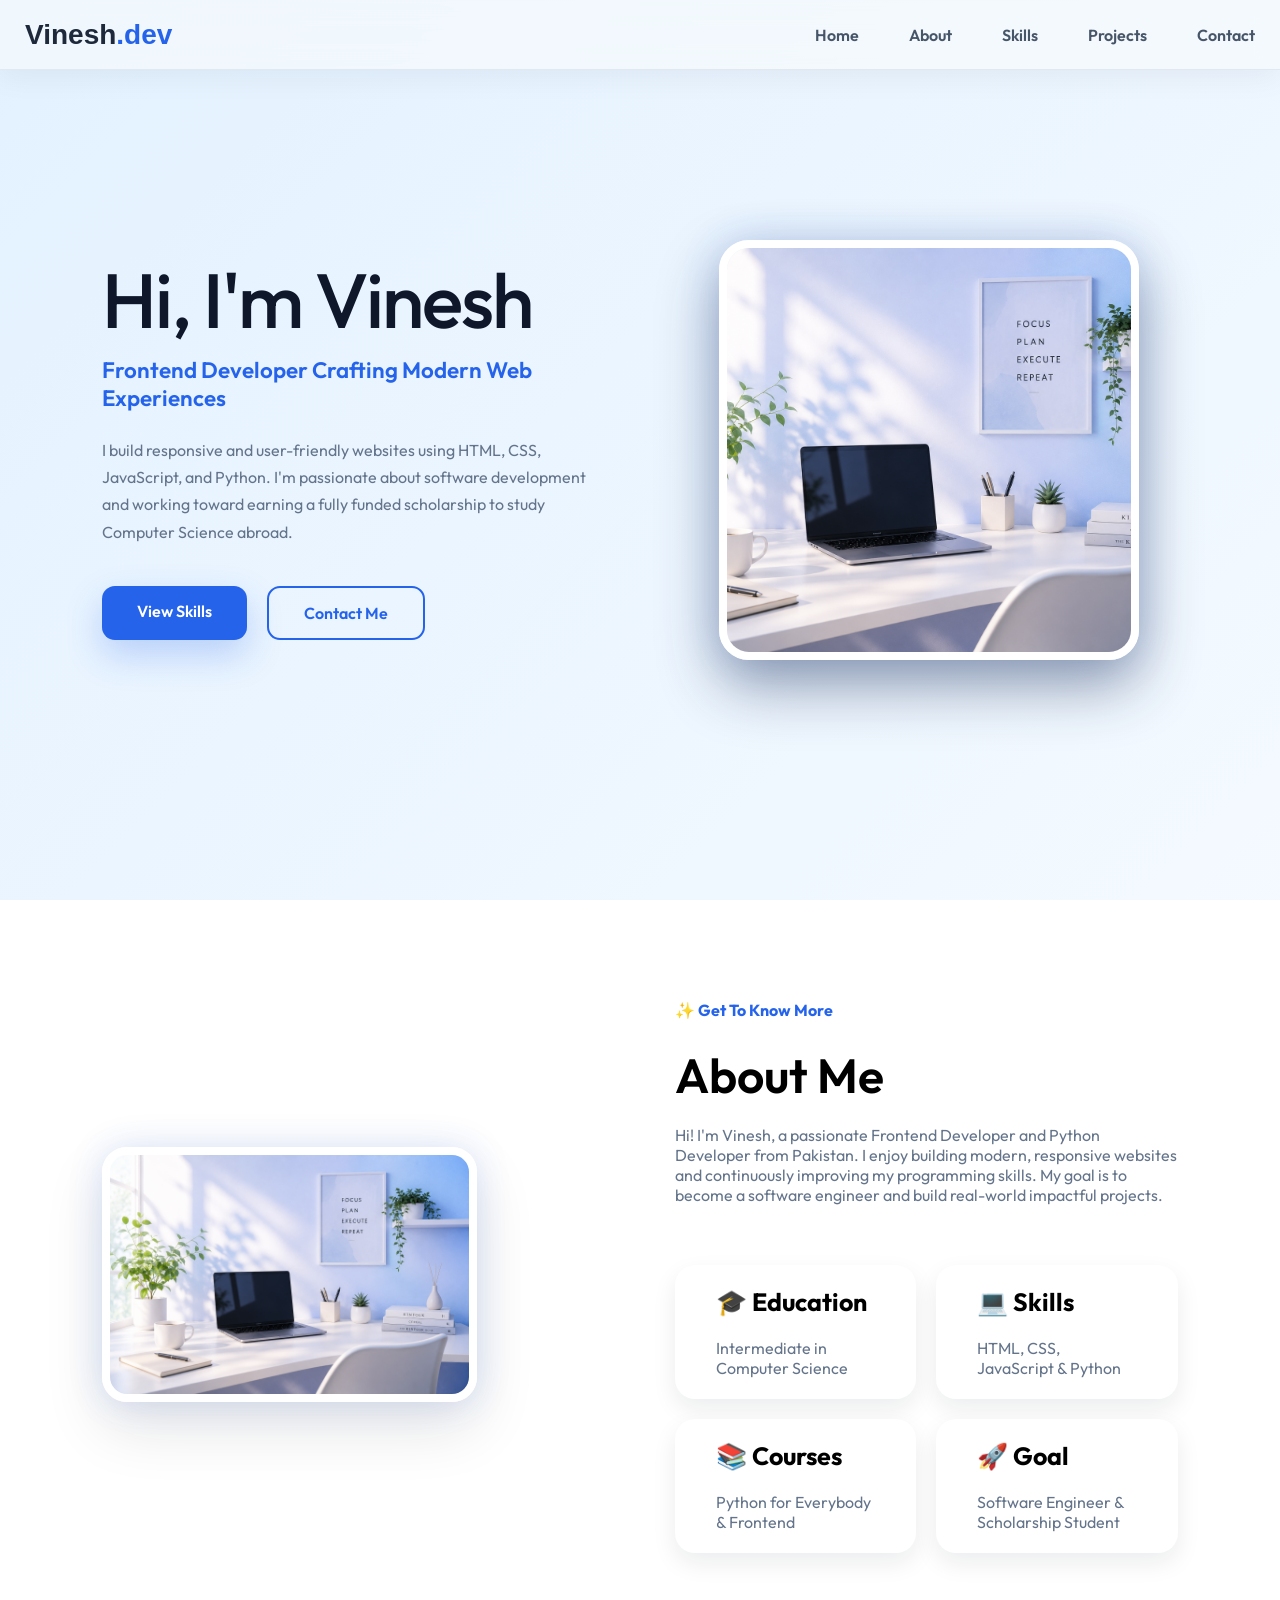
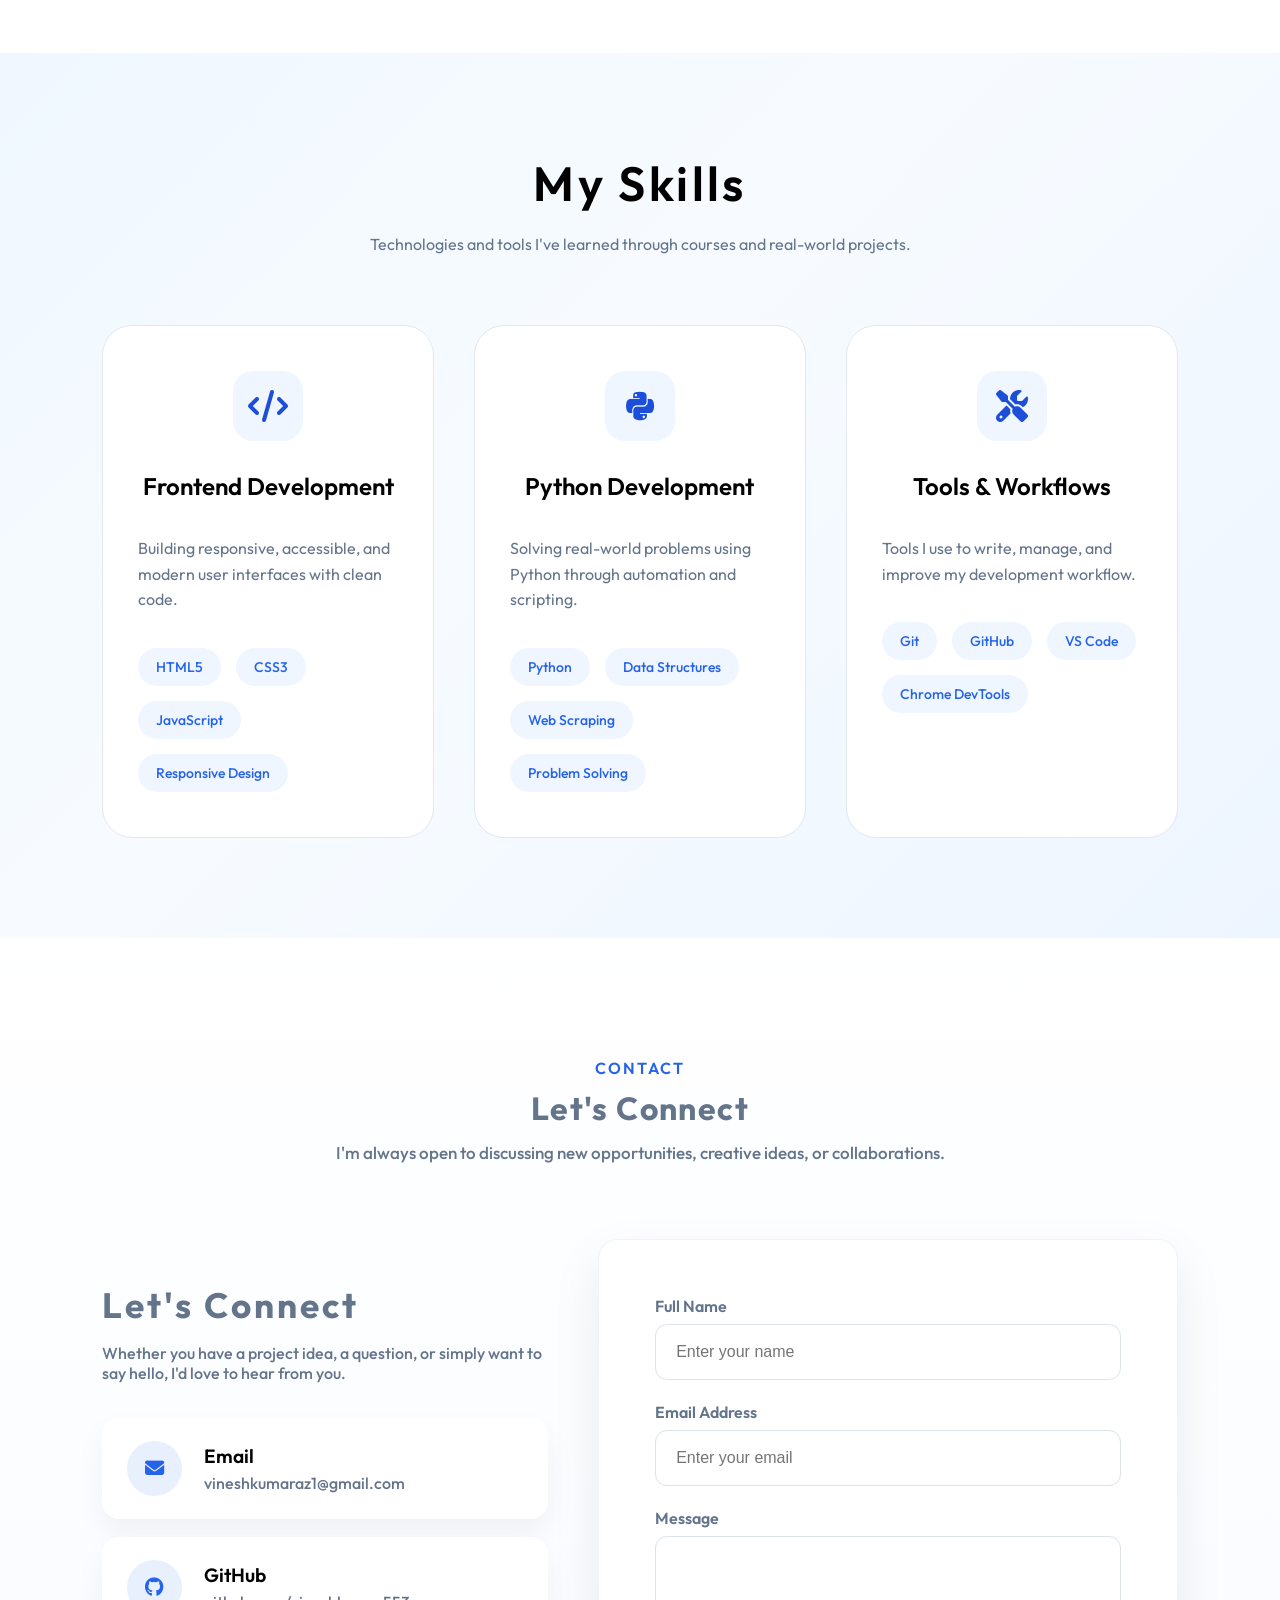
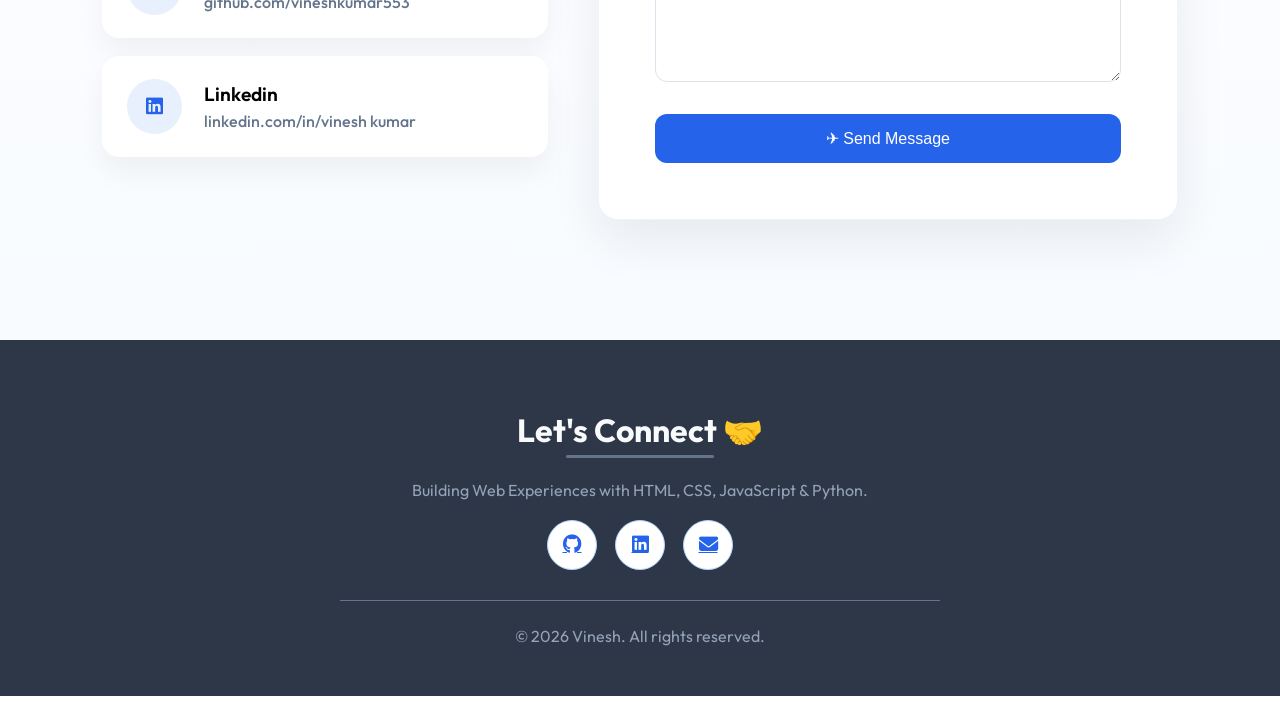
==== index.html @ 362183d0 "Rename portfolio1.html to index.html" ====
<!DOCTYPE html>
<html lang="en">

<head>
    <meta charset="UTF-8">
    <meta name="viewport" content="width=device-width, initial-scale=1.0">
    <title>Vinesh | Frontend Developer</title>

    <!-- CSS File -->
    <link rel="stylesheet" href="portfolio1.css">
    <link rel="stylesheet" href="https://cdnjs.cloudflare.com/ajax/libs/font-awesome/6.7.2/css/all.min.css">
</head>

<body>
    <nav>

        <!-- Sidebar -->
        <ul class="sidebar">

            <li onclick="hideSidebar()">
                <a href="javascript:void(0)">
                    <svg xmlns="http://www.w3.org/2000/svg" height="40px" viewBox="0 -960 960 960" width="40px"
                        fill="#e3e3e3">

                        <path
                            d="m256-200-56-56 224-224-224-224 56-56 224 224 224-224 56 56-224 224 224 224-56 56-224-224-224 224Z" />
                    </svg>
                </a>
            </li>

            <li><a href="#home" onclick="hideSidebar()">Home</a></li>
            <li><a href="#about" onclick="hideSidebar()">About</a></li>
            <li><a href="#skills" onclick="hideSidebar()">Skills</a></li>
            <li><a href="#projects" onclick="hideSidebar()">Projects</a></li>
            <li><a href="#contact" onclick="hideSidebar()">Contact</a></li>

        </ul>

        <!-- Main Navbar -->
        <ul>

            <li class="logo">
                <a href="#home" class="logo">Vinesh<span>.dev</span></a>
            </li>

            <li class="hideonmobile"><a href="#home">Home</a></li>
            <li class="hideonmobile"><a href="#about">About</a></li>
            <li class="hideonmobile"><a href="#skills">Skills</a></li>
            <li class="hideonmobile"><a href="#projects">Projects</a></li>
            <li class="hideonmobile"><a href="#contact">Contact</a></li>

            <li class="menu-button" onclick="showSidebar()">
                <a href="javascript:void(0)">
                    <svg xmlns="http://www.w3.org/2000/svg" height="40px" viewBox="0 -960 960 960" width="40px"
                        fill="#e3e3e3">

                        <path d="M120-240v-80h720v80H120Zm0-200v-80h720v80H120Zm0-200v-80h720v80H120Z" />
                    </svg>
                </a>
            </li>

        </ul>

    </nav>

    <!-- HERO -->
    <section class="hero" id="home">

        <div class="hero-content">

            <h1>Hi, I'm Vinesh</h1>

            <h2>Frontend Developer Crafting Modern Web Experiences</h2>

            <p>
                I build responsive and user-friendly websites using HTML, CSS, JavaScript,
                and Python. I'm passionate about software development and working toward
                earning a fully funded scholarship to study Computer Science abroad.
            </p>

            <div class="hero-buttons">
                <a href="#skills" class="btn btn-primary">View Skills</a>
                <a href="#contact" class="btn btn-secondary">Contact Me</a>
            </div>

        </div>

        <div class="hero-image">
            <img src="profile1.png" alt="Profile">
        </div>

    </section>

    <!-- ABOUT -->
    <section class="about" id="about">

        <div class="about-container">

            <div class="about-image">
                <img src="profile1.png" alt="Profile Picture">
            </div>

            <div class="about-content">

                <h4>✨ Get To Know More</h4>
                <h2>About Me</h2>

                <p>
                    Hi! I'm Vinesh, a passionate Frontend Developer and Python Developer from Pakistan.
                    I enjoy building modern, responsive websites and continuously improving my programming skills.
                    My goal is to become a software engineer and build real-world impactful projects.
                </p>

                <div class="about-cards">

                    <div class="about-card">
                        <h3>🎓 Education</h3>
                        <p>Intermediate in Computer Science</p>
                    </div>

                    <div class="about-card">
                        <h3>💻 Skills</h3>
                        <p>HTML, CSS, JavaScript & Python</p>
                    </div>

                    <div class="about-card">
                        <h3>📚 Courses</h3>
                        <p>Python for Everybody & Frontend</p>
                    </div>

                    <div class="about-card">
                        <h3>🚀 Goal</h3>
                        <p>Software Engineer & Scholarship Student</p>
                    </div>

                </div>

            </div>

        </div>

    </section>
    <section class="skills" id="skills">

        <div class="section-heading">
            <h2> My Skills</h2>
            <p>Technologies and tools I've learned through courses and real-world projects.</p>
        </div>

        <div class="skills-container">

            <!-- Frontend Card -->
            <article class="skill-card">
                <div class="skill-icon">
                    <i class="fa-solid fa-code"></i>
                </div>

                <h3>Frontend Development</h3>

                <p>
                    Building responsive, accessible, and modern user interfaces with clean code.
                </p>

                <div class="skill-list">
                    <span>HTML5</span>
                    <span>CSS3</span>
                    <span>JavaScript</span>
                    <span>Responsive Design</span>
                </div>
            </article>

            <!-- Python Card -->
            <article class="skill-card">
                <div class="skill-icon">
                    <i class="fa-brands fa-python"></i>
                </div>

                <h3>Python Development</h3>

                <p>
                    Solving real-world problems using Python through automation and scripting.
                </p>

                <div class="skill-list">
                    <span>Python</span>
                    <span>Data Structures</span>
                    <span>Web Scraping</span>
                    <span>Problem Solving</span>
                </div>
            </article>

            <!-- Tools Card -->
            <article class="skill-card">
                <div class="skill-icon">
                    <i class="fa-solid fa-screwdriver-wrench"></i>
                </div>

                <h3>Tools & Workflows</h3>

                <p>
                    Tools I use to write, manage, and improve my development workflow.
                </p>

                <div class="skill-list">
                    <span>Git</span>
                    <span>GitHub</span>
                    <span>VS Code</span>
                    <span>Chrome DevTools</span>
                </div>
            </article>

        </div>
    </section>
    <!--==================== CONTACT ====================-->

    <section class="contact" id="contact">

        <div class="container">

            <!-- Section Heading -->

            <div class="section-title">

                <span class="subtitle">CONTACT</span>

                <h2>Let's Connect</h2>

                <p>
                    I'm always open to discussing
                    new opportunities,
                    creative ideas,
                    or collaborations.
                </p>

            </div>


            <!-- Contact Wrapper -->

            <div class="contact-wrapper">

                <!-- Left Side -->

                <div class="contact-info">

                    <h3>Let's Connect</h3>

                    <p>
                        Whether you have a project idea, a question,
                        or simply want to say hello, I'd love to hear
                        from you.
                    </p>


                    <!-- Contact Card -->

                    <div class="info-card">

                        <div class="info-icon">
                            <i class="fa-solid fa-envelope"></i>
                        </div>

                        <div class="info-text">
                            <h4>Email</h4>
                            <a href="mailto:vineshkumaraz1@gmail.com">
                                vineshkumaraz1@gmail.com
                            </a>
                        </div>

                    </div>


                    <!-- Contact Card -->

                    <div class="info-card">

                        <div class="info-icon">
                            <i class="fa-brands fa-github"></i>
                        </div>

                        <div class="info-text">

                            <h4>GitHub</h4>


                            <a href="https://github.com/vineshkumar553" target="_blank" rel="noopener noreferrer">
                                github.com/vineshkumar553
                            </a>


                        </div>

                    </div>


                    <!-- Contact Card -->

                    <div class="info-card">

                        <div class="info-icon">
                            <i class="fa-brands fa-linkedin"></i>
                        </div>

                        <div class="info-text">

                            <h4>Linkedin</h4>
                            <a href="https://www.linkedin.com/in/vinesh-kumar-6b0a53422/"
                                target="_blank" rel="noopener noreferrer">
                                linkedin.com/in/vinesh kumar
                            </a>

                        </div>

                    </div>

                </div>



                <!-- Right Side -->

                <div class="contact-form">

                    <form action="#">

                        <div class="input-group">

                            <label for="name">Full Name</label>

                            <input type="text" id="name" placeholder="Enter your name" required>

                        </div>


                        <div class="input-group">

                            <label for="email">Email Address</label>

                            <input type="email" id="email" placeholder="Enter your email" required>

                        </div>


                        <div class="input-group">

                            <label for="message">Message</label>

                            <textarea id="message" rows="6" placeholder="Write your message..." required>
                        </textarea>

                        </div>


                        <button type="submit" class="contact-btn">

                            ✈ Send Message
                        </button>

                    </form>

                </div>

            </div>

        </div>

    </section>
    <section>
        <footer class="footer">
            <div class="container-footer">

                <h2>Let's Connect <span> 🤝</span></h2>

                <p class="footer-text">
                    Building Web Experiences with HTML, CSS, JavaScript & Python.
                </p>
                <div class="footer-socials">
                    <a href="https://github.com/vineshkumar553" target="_blank" rel="noopener noreferrer"><i
                            class="fa-brands fa-github"></i></a>
                    <a href="https://www.linkedin.com/in/vinesh-kumar-6b0a53422/" target="_blank"
                        rel="noopener noreferrer"><i class="fa-brands fa-linkedin"></i></a>
                    <a href="mailto:vineshkumaraz1@gmail.com">
                        <i class="fa-solid fa-envelope"></i>
                    </a>
                </div>
                <div class="footer-line"></div>
                <p class="copyright">
                    © 2026 Vinesh. All rights reserved.
                </p>
            </div>
        </footer>

    </section>


    <script>

        function showSidebar() {
            const sidebar = document.querySelector('.sidebar');
            sidebar.style.right = "0";
        }

        function hideSidebar() {
            const sidebar = document.querySelector('.sidebar');
            sidebar.style.right = "-230px";
        }

    </script>


</body>

</html>
---- portfolio1.css ----
@import url('https://fonts.googleapis.com/css2?family=Outfit:wght@300;400;500;600;700&display=swap');
html {
    scroll-behavior: smooth;
}

* {
    margin: 0;
    padding: 0;
    box-sizing: border-box;
}


:root {
    --primary: #2563eb;
    --primary-dark: #1d4ed8;
    --text: #64748b;
    --bg: #F8FAFC;
}

body {
    min-height: 100vh;
    background:
        linear-gradient(135deg, #d8ecffb7, #f7fbff, #e3efff);
     font-family: "Outfit", sans-serif;
}
section {
    scroll-margin-top: 90px;
}

/* NAVBAR */
nav {
    position: fixed;
    top: 0;
    width: 100%;
    height: 70px;
    z-index: 1000;

    background: rgba(248, 250, 252, 0.642);
    border-bottom: 1px solid #E2E8F0;
    box-shadow: 0 8px 30px rgba(15, 23, 42, .05);
    backdrop-filter: blur(12px);




}

nav ul {
    width: 100%;
    height: 100%;
    list-style: none;
    display: flex;
    justify-content: flex-end;
    align-items: center;
}

nav li {
    height: 100%;
}

nav a {
    height: 100%;
    padding: 0 25px;
    display: flex;
    align-items: center;
    text-decoration: none;

    color: #475569;
    font-weight: 600;
    font-size: 16px;

    transition: 0.3s ease;
    position: relative;
}

/* Hover Effect */
nav a:hover {
    color: #2563EB;
}

/* Animated Underline */
nav a::after {
    content: "";
    position: absolute;
    left: 50%;
    bottom: 12px;

    width: 0;
    height: 2px;

    background: #2563EB;

    transform: translateX(-50%);
    transition: 0.3s ease;
}

nav a:hover::after {
    width: 70%;
}

/* LOGO */
.logo {
    margin-right: auto;
}

.logo a {
    font-family: 'Poppins', sans-serif;
    color: #1E293B;
    font-size: 28px;
    font-weight: 800;
}

.logo a::after {
    display: none;
}

.logo span {
    color: #2563EB;
}

/* MENU BUTTON */
.menu-button {
    display: none;
}

/* SIDEBAR */
.sidebar {
    position: fixed;
    top: 70px;
    right: -100%;

    width: 80%;
    max-width: 220px;
    height: 70vh;

    display: flex;
    flex-direction: column;
    align-items: flex-start;

    background: #eff6ff; 
   

    transition: right 0.4s ease;
    z-index: 999;
}

.sidebar li {
    width: 100%;
}

.sidebar a {
    width: auto;
    padding: 15px 20px;
    margin: 5px;
    border-radius: 8px;
    color: var(--text);
    transition: 0.3s ease;
}
.sidebar a::after {
    display: none;
}



/* MOBILE */
@media(max-width:800px) {

    .hideonmobile {
        display: none;
    }

    .menu-button {
        display: block;
    }
}


/* HERO */
.hero {
    max-width: 1350px;
    margin: auto;
    min-height: 100vh;
    display: flex;
    justify-content: space-between;
    align-items: center;
    padding: 0 8%;
    gap: 80px;
}

/* LEFT */
.hero-content {
    flex: 1;
}

.hero-content h1 {
    font-size: clamp(3.5rem, 7vw, 4.8rem);
    font-weight: 500;
    line-height: 1.05;
    letter-spacing: -2px;
    color: #0F172A;
    margin-bottom: 15px;
}

.hero-content h2 {
    color: var(--primary);
    font-size: 1.4rem;
    margin-bottom: 25px;
    font-weight: 600;
}

.hero-content p {
    color: var(--text);
    font-size: 16px;
    line-height: 1.7;
    max-width: 600px;
    margin-bottom: 40px;
}

/* BUTTONS */
.hero-buttons {
    display: flex;
    gap: 20px;
}

.btn {
    text-decoration: none;
    border-radius: 13px;
    padding: 15px 35px;
    font-weight: 600;
    transition: .35s;
}

.btn-primary {
    background: var(--primary);
    color: white;
    box-shadow: 0 15px 35px rgba(37, 99, 235, .25);
}

.btn-primary:hover {
    background: var(--primary-dark);
    transform: translateY(-7px);
}

.btn-secondary {
    border: 2px solid var(--primary);
    color: var(--primary);
    background: transparent;
}

.btn-secondary:hover {
    transform: translateY(-7px);
}

.hero-image {
    flex: 1;
    display: flex;
    justify-content: center;
}

.hero-image img {
    width: 420px;
    height: 420px;
    object-fit: cover;
    border-radius: 30px;
    border: 8px solid white;
    transition: .4s;
    box-shadow:
        0 25px 60px rgba(28, 45, 86, 0.459),
        0 0 40px rgba(37, 99, 235, .15);
}

.hero-image img:hover {
    transform: scale(1.03);
}

/* RESPONSIVE */

@media (max-width: 800px) {
    .hero {
        flex-direction: column-reverse;
        text-align: center;
        padding: 80px 8%;
    }

    .hero-content p {
        margin: auto;
        margin-bottom: 35px;

    }

    .hero-buttons {
        justify-content: center;

    }

    .hero-content h1 {
        font-size: 3rem;

    }

    .hero-image img {
        width: 300px;
        height: 300px;
    }
}


/* ABOUT SECTION */

.about {
    padding: 100px 8%;
    background: white;

}

.about-container {
    max-width: 1200px;
    display: flex;
    margin: auto;
    align-items: center;
    gap: 70px;
    flex-wrap: wrap;
}

.about-image {
    flex: 1;
}

.about-image img {
    max-width: 375px;
    border-radius: 25px;
    border: 8px solid rgb(255, 255, 255);
    transition: 0.4s;
    box-shadow:
        0 25px 60px rgba(15, 23, 42, 0.12),
        0 0 35px rgba(37, 99, 235, 0.15);

}

.about-image img:hover {
    transform: scale(1.03);
}

.about-content {
    flex: 1;
}

.about-content h4 {
    color: var(--primary);
    margin-bottom: 25px;
}

.about-content h2 {
    font-size: 3rem;
    color: black;
    font-weight: 600;
    margin-bottom: 15px;
}

.about-content p {
    color: var(--text);
    margin-top: 20px;

}

.about-cards {
    display: grid;
    grid-template-columns: repeat(2, 1fr);
    gap: 20px;
    margin-top: 60px;
    cursor:pointer;
}

.about-card {
    border-radius: 20px;
    padding: 20px 40px;
    background: white;
    border: 1px solid transparent;
    box-shadow: 0 10px 25px rgba(15, 23, 42, 0.08);
    transition: 0.3s ease;

}

.about-card:hover {
    transform: translateY(-5px);
    border-color: #cbdef7;
}

.about-card h3 {
    font-size: 25px;
    margin-bottom: 15px;
}

@media (max-width: 800px) {
    .about-container {
        flex-direction: column;
    }

    .about-image img {
        width: 200px;
    }

    .about-content {
        text-align: center;
    }

    .about-cards {
        grid-template-columns: 1fr;
    }
}

/*==========================
        SKILLS
==========================*/

.skills {
    padding: 100px 8%;
}

.section-heading {
    text-align: center;
    max-width: 700px;
    margin: auto;
    margin-bottom: 70px;
}

.section-heading h2 {
    font-size: 3rem;
    font-weight: 600;
    color: #000000;
    letter-spacing: 0.1cap;
    margin-bottom: 20px;
}

.section-heading p {
    color: var(--text);
    line-height: 2cap;
    font-size: 16px;
}

.skills-container {
    max-width: 1200px;
    display: grid;
    grid-template-columns: repeat(3, 1fr);
    gap: 40px;
    margin: auto;
}

.skill-card {
    background-color: white;
    border-radius: 30px;
    border: 1px solid #e2e8f0;
    padding: 45px 35px;
    cursor: pointer;
    position: relative;
    overflow: hidden;;
}

.skill-card:hover {
    transform: translateY(-12px);
    transition: 0.4s;
    box-shadow:
        0 25px 60px rgba(37, 99, 235, .15);
}
.skill-card::before {

    content: "";

    position: absolute;

    top: 0;
    left: 0;

    width: 100%;
    height: 5px;

    background: #2563eb;

    transform: scaleX(0);

    transition: .4s;

    transform-origin: left;

}

.skill-card:hover::before {

    transform: scaleX(1);

}

.skill-icon {
    width: 70px;
    height: 70px;
    background: #eff6ff;
    display: flex;
    justify-content: center;
    align-items: center;
    margin: 0 auto 15px;
    border-radius: 20px;
    color: #1d4ed8;
    margin-bottom: 30px;
    font-size: 32px;
    transition: 0.4s;
}

.skill-card:hover .skill-icon {
    background: #2563EB;
    transform: rotate(-8deg) scale(1.08);
    color: #e7eff7;
}

.skill-card h3 {
    text-align: center;
    margin-bottom: 35px;
    font-weight: 600;
    color: #000000;
    font-size: 24px;
}

.skill-card p {
    text-align: left;
    color: var(--text);
    line-height: 1.6;
    margin-bottom: 35px;
}

.skill-list {
    display: flex;
    flex-wrap: wrap;
    gap: 15px;
}

.skill-list span {
    padding: 10px 18px;
    border-radius: 100px;
    color: #2563eb;
    background: #eff6ff;
    font-size: 14px;
    font-weight: 500;
    transition: .3s;
}

.skill-list span:hover {
    color: #eff6ff;
    background: #2563eb;
}

@media(max-width:800px) {
    .skills-container {
        grid-template-columns: repeat(1, 1fr);
    }

    .section-heading h2 {
        font-size: 2.5rem;
    }

}

/*==================== CONTACT ====================*/

.contact {
    padding: 120px 8%;
    background:
        linear-gradient(to bottom,
            #ffffff,
            #f8fbff);
}

.section-title {
    max-width: 700px;
    margin: 0 auto 70px;
    text-align: center;
}

.subtitle {
    color: var(--primary);
    font-weight: 600;
    margin-bottom: 10px;
    letter-spacing: 2px;
    display: inline-block;
}

.section-title h2 {
    color: var(--text);
    font-size: 2rem;
    font-weight: 700;
    margin-bottom: 10px;
    letter-spacing: 1.4px;
}

.section-title p {
    color: #64748B;
    font-weight: 500;
    font-size: 17px;
    line-height: 1.8;
}

.contact-wrapper {
    display: grid;
    grid-template-columns: 1fr 1.3fr;
    gap: 50px;
    align-items: center;
}

.contact-info h3 {
    color: var(--text);
    font-size: 2.2rem;
    margin-bottom: 15px;
    line-height: 1.3;
    letter-spacing: 3px;
}

.contact-info p {
    color: #64748B;
    font-weight: 500;
    margin-bottom: 35px;
}

.info-card {
    display: flex;
    align-items: center;
    gap: 22px;
    padding: 22px 24px;
    margin-bottom: 18px;
    background: white;
    border: 1px solid transparent;
    border-radius: 17px;
    box-shadow: 0 15px 30px rgba(0, 0, 0, .05);
    transition: 0.4s;
    cursor: pointer;
}

.info-card:hover {
    transform:
        translateY(-6px) scale(1.02);
    border-color: rgba(37, 99, 235, .15);
    box-shadow: 0 18px 40px rgba(37, 99, 235, .10);
}

.info-icon {
    background: rgba(37, 99, 235, .1);
    color: var(--primary);
    width: 55px;
    height: 55px;
    border-radius: 50%;
    display: flex;
    align-items: center;
    justify-content: center;
    font-size: 1.2rem;
    transition: 0.70s;
}

.info-card:hover .info-icon {
    transform: rotate(-10deg);
    background: var(--primary);
    color: white;
}

.info-text h4 {
    font-weight: 600;
    margin-bottom: 5px;
    font-size: 1.2rem;
}

.info-text a {
    text-decoration: none;
    color: var(--text);
    font-weight: 500;
    transition: color .3s ease;
}

.info-text a:hover {
    color: var(--primary);
}


.contact-form {
    background: #fff;
    border: 1px solid rgba(37, 99, 235, .08);
    box-shadow:
        0 20px 50px rgba(15, 23, 42, .08);
    padding: 56px;
    border-radius: 20px;
}

.input-group {
    display: flex;
    flex-direction: column;
    margin-bottom: 22px;
}

.input-group label {
    font-weight: 600;
    margin-bottom: 8px;
    color: var(--text);
}

.input-group input,
.input-group textarea {
    padding: 18px 20px;
    border: 1px solid #dbe2ea;
    border-radius: 12px;
    font-size: 1rem;
    outline: none;
    transition: .3s;
}

.input-group textarea {
    resize: vertical;
}

.contact-btn {
    width: 100%;
    border: none;
    padding: 15px;
    border-radius: 12px;
    margin-top: 10px;
    background: var(--primary);
    color: #fff;
    font-weight: 500;
    font-size: 1rem;
    cursor: pointer;
    transition: .3s;
}

.contact-btn:hover {
    background: var(--primary-dark);
    transform: translateY(-5px);
    letter-spacing: .5px;
}

@media (max-width:900px) {

    .contact-wrapper {
        grid-template-columns: 1fr;
    }

}

@media (max-width:600px) {

    .contact {
        padding: 90px 4%;
    }

    .section-title h2 {
        font-size: 2.2rem;
    }

    .contact-form {
        padding: 25px;
    }

}

.footer {
    padding: 70px 20px 30px;
    background: #2D3748;
}

.container-footer {
    max-width: 1200px;
    margin: auto;
    text-align: center;
}

.footer h2 {
    display: inline-block;
    position: relative;
    color: #F8FAFC;
    margin-bottom: 30px;
    font-size: 2rem;
    font-weight: 700;
}

.footer h2::after {
    content: "";
    position: absolute;
    left: 20%;
    width: 60%;
    height: 3px;
    background: var(--text);
    bottom: -8px;
    border-radius: 20px;
}

.footer p {
    color: #94A3B8;
    font-size: 1rem;
    font-weight: 400;
    max-width: 500px;
    margin: 0px auto 20px;
}

.footer-socials {
    display: flex;
    justify-content: center;
    gap: 18px;
    margin-bottom: 30px;
    margin-top: 20px;
}

.footer-socials a {
    width: 50px;
    height: 50px;
    background: white;
    border-radius: 50%;
    display: flex;
    justify-content: center;
    align-items: center;
    border: 1px solid #b3d2fc;
    color: var(--primary);
    font-size: 1.2rem;
    transition: all .3s ease;
}

.footer-socials a:hover {
    color: white;
    background: var(--primary);
    transform: translateY(-5px);
    box-shadow: 0 8px 20px rgba(37, 99, 235, 0.3);
}

.footer-line {
    width: 55%;
    max-width: 600px;
    margin: 0 auto 25px;
    height: 1px;
    background: #64748B
}
.copyright{
    color: var(--text);
    font-size: .9rem;
}
@media (max-width: 768px) {

    .footer {
        padding: 50px 20px 25px;
    }

    .footer h2 {
        font-size: 1.8rem;
    }

    .footer p {
        font-size: 0.95rem;
        max-width: 90%;
    }

    .footer-socials {
        gap: 15px;
        margin-top: 20px;
        margin-bottom: 25px;
    }

    .footer-socials a {
        width: 45px;
        height: 45px;
        font-size: 1.1rem;
    }

    .footer-line {
        width: 80%;
    }

    .copyright {
        font-size: 0.85rem;
    }

}
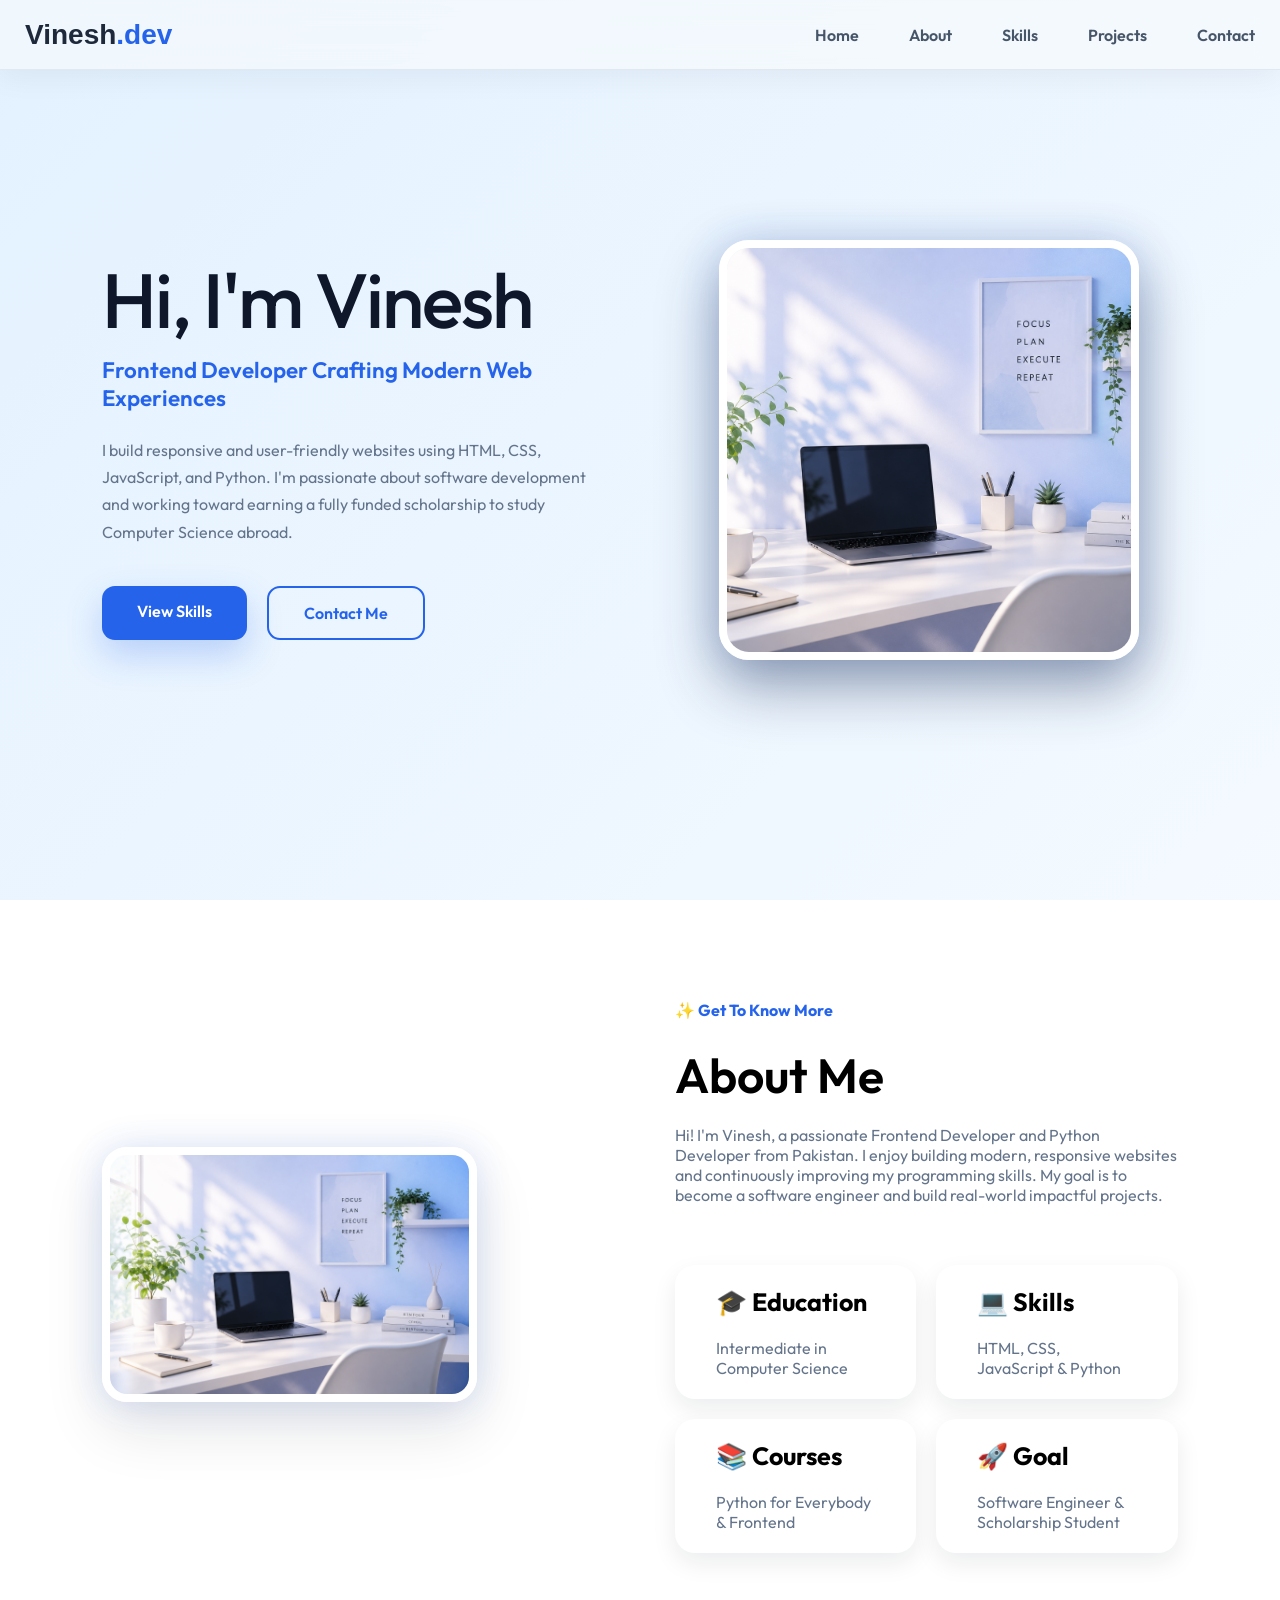
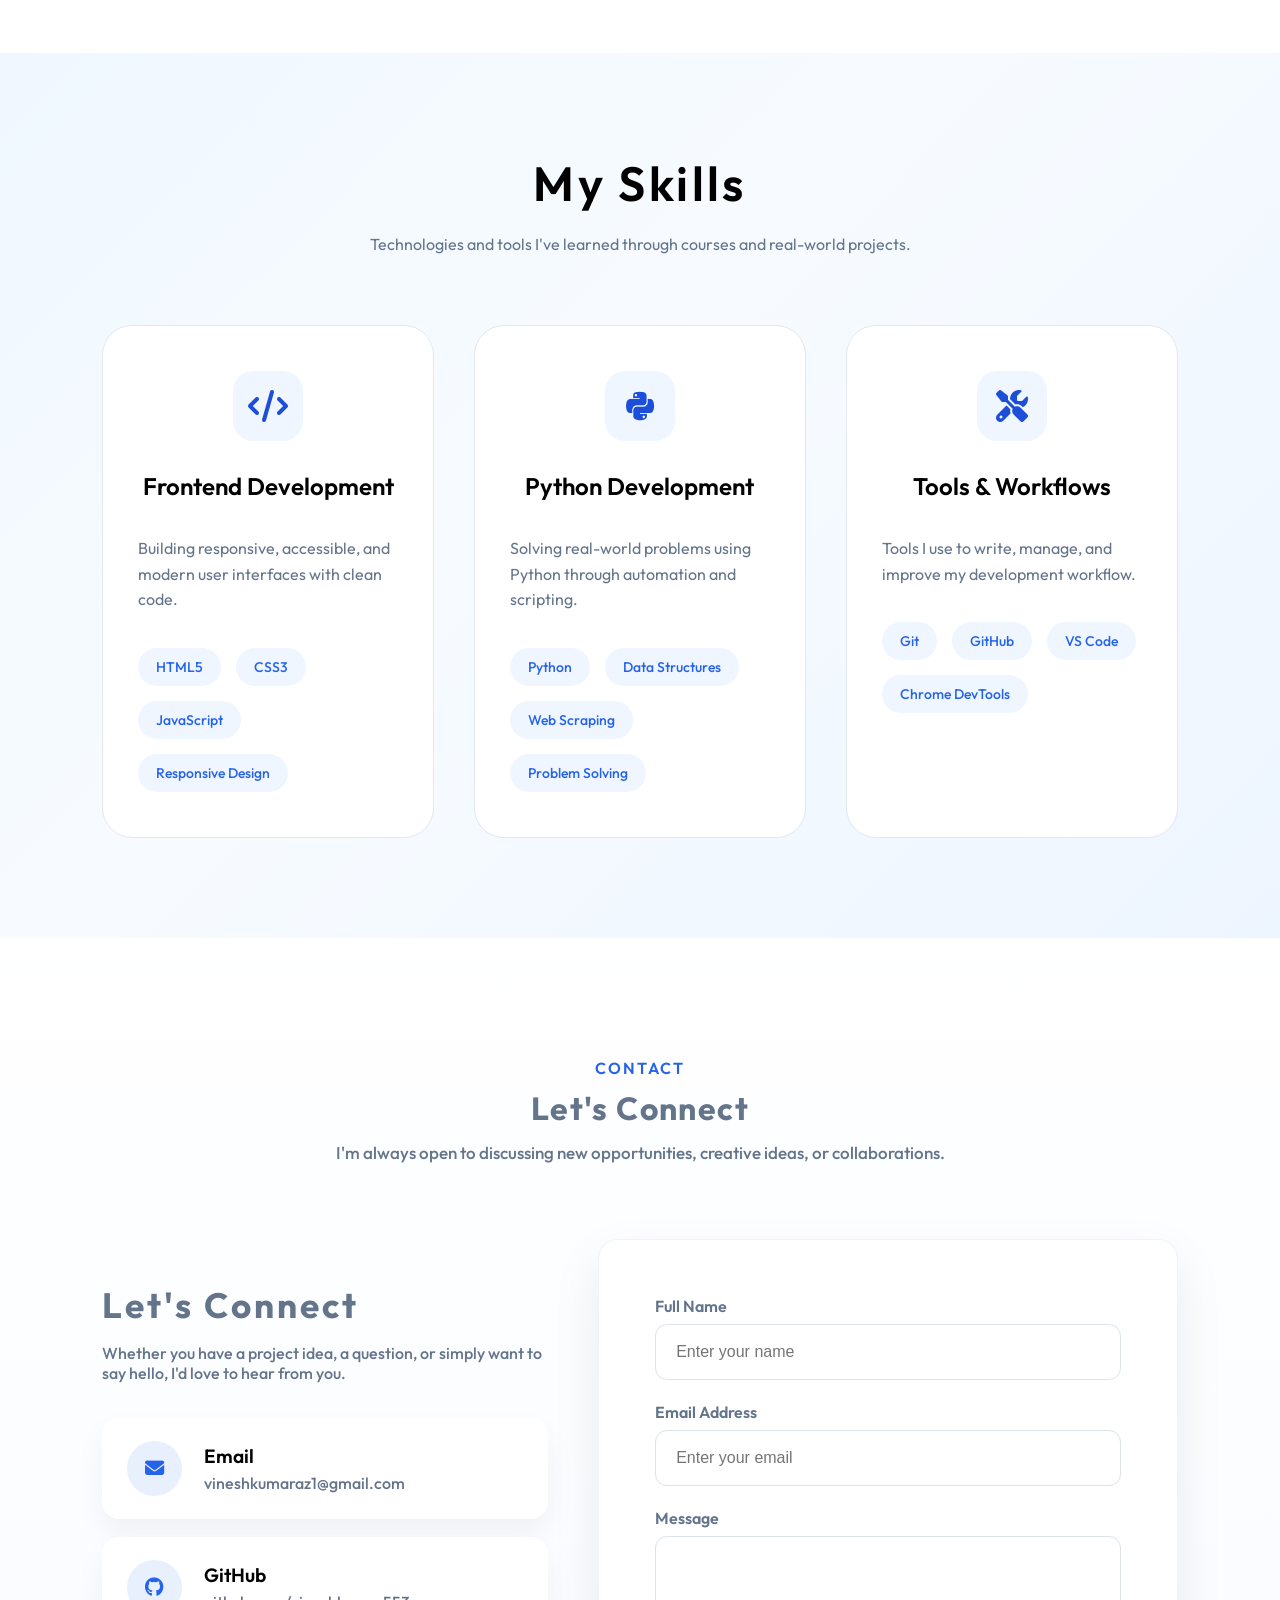
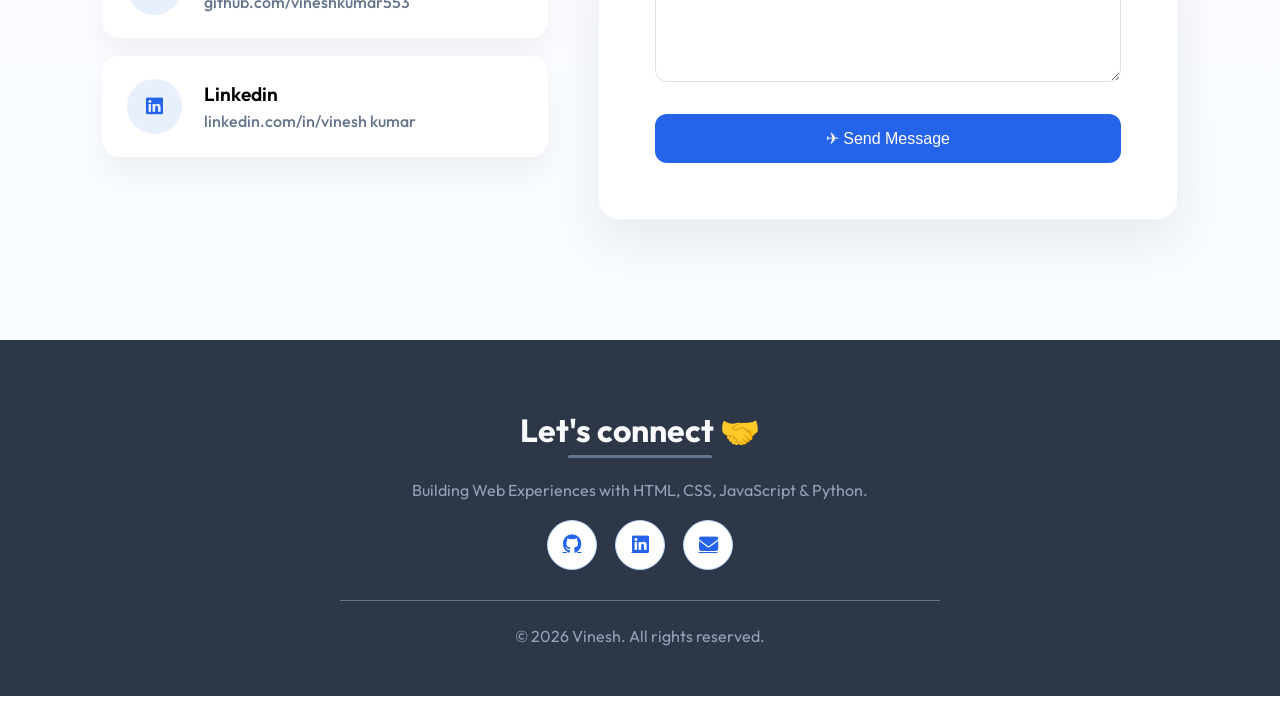
==== commit 3e991db8: "Add portfolio README" ====
--- a/index.html
+++ b/index.html
@@ -7,7 +7,7 @@
     <title>Vinesh | Frontend Developer</title>
 
     <!-- CSS File -->
-    <link rel="stylesheet" href="portfolio1.css">
+    <link rel="stylesheet" href="style.css">
     <link rel="stylesheet" href="https://cdnjs.cloudflare.com/ajax/libs/font-awesome/6.7.2/css/all.min.css">
 </head>
 
@@ -86,7 +86,7 @@
         </div>
 
         <div class="hero-image">
-            <img src="profile1.png" alt="Profile">
+            <img src="profile-picture.png" alt="Profile">
         </div>
 
     </section>
@@ -97,7 +97,7 @@
         <div class="about-container">
 
             <div class="about-image">
-                <img src="profile1.png" alt="Profile Picture">
+                <img src="profile-picture.png" alt="Profile Picture">
             </div>
 
             <div class="about-content">
@@ -369,7 +369,7 @@
         <footer class="footer">
             <div class="container-footer">
 
-                <h2>Let's Connect <span> 🤝</span></h2>
+                <h2>Let's connect <span> 🤝</span></h2>
 
                 <p class="footer-text">
                     Building Web Experiences with HTML, CSS, JavaScript & Python.
@@ -391,21 +391,7 @@
         </footer>
 
     </section>
-
-
-    <script>
-
-        function showSidebar() {
-            const sidebar = document.querySelector('.sidebar');
-            sidebar.style.right = "0";
-        }
-
-        function hideSidebar() {
-            const sidebar = document.querySelector('.sidebar');
-            sidebar.style.right = "-230px";
-        }
-
-    </script>
+<script src="script.js"></script>
 
 
 </body>
--- a/style.css
+++ b/style.css
@@ -0,0 +1,873 @@
+@import url('https://fonts.googleapis.com/css2?family=Outfit:wght@300;400;500;600;700&display=swap');
+html {
+    scroll-behavior: smooth;
+}
+
+* {
+    margin: 0;
+    padding: 0;
+    box-sizing: border-box;
+    -webkit-tap-highlight-color: transparent;
+}
+
+
+:root {
+    --primary: #2563eb;
+    --primary-dark: #1d4ed8;
+    --text: #64748b;
+    --bg: #F8FAFC;
+}
+
+body {
+    min-height: 100vh;
+    background:
+        linear-gradient(135deg, #d8ecffb7, #f7fbff, #e3efff);
+     font-family: "Outfit", sans-serif;
+}
+section {
+    scroll-margin-top: 90px;
+}
+
+/* NAVBAR */
+nav {
+    position: fixed;
+    top: 0;
+    width: 100%;
+    height: 70px;
+    z-index: 1000;
+
+    background: rgba(248, 250, 252, 0.642);
+    border-bottom: 1px solid #E2E8F0;
+    box-shadow: 0 8px 30px rgba(15, 23, 42, .05);
+    backdrop-filter: blur(12px);
+
+
+
+
+}
+
+nav ul {
+    width: 100%;
+    height: 100%;
+    list-style: none;
+    display: flex;
+    justify-content: flex-end;
+    align-items: center;
+}
+
+nav li {
+    height: 100%;
+}
+
+nav a {
+    height: 100%;
+    padding: 0 25px;
+    display: flex;
+    align-items: center;
+    text-decoration: none;
+
+    color: #475569;
+    font-weight: 600;
+    font-size: 16px;
+
+    transition: 0.3s ease;
+    position: relative;
+}
+
+/* Hover Effect */
+nav a:hover {
+    color: #2563EB;
+}
+
+/* Animated Underline */
+nav a::after {
+    content: "";
+    position: absolute;
+    left: 50%;
+    bottom: 12px;
+
+    width: 0;
+    height: 2px;
+
+    background: #2563EB;
+
+    transform: translateX(-50%);
+    transition: 0.3s ease;
+}
+
+nav a:hover::after {
+    width: 70%;
+}
+
+/* LOGO */
+.logo {
+    margin-right: auto;
+}
+
+.logo a {
+    font-family: 'Poppins', sans-serif;
+    color: #1E293B;
+    font-size: 28px;
+    font-weight: 800;
+}
+
+.logo a::after {
+    display: none;
+}
+
+.logo span {
+    color: #2563EB;
+}
+
+/* MENU BUTTON */
+.menu-button {
+    display: none;
+}
+
+/* SIDEBAR */
+.sidebar {
+    position: fixed;
+    top: 70px;
+    right: -100%;
+
+    width: 80%;
+    max-width: 220px;
+    height: 70vh;
+
+    display: flex;
+    flex-direction: column;
+    align-items: flex-start;
+
+    background: #eff6ff; 
+   
+
+    transition: right 0.4s ease;
+    z-index: 999;
+}
+
+.sidebar li {
+    width: 100%;
+}
+
+.sidebar a {
+    width: auto;
+    padding: 15px 20px;
+    margin: 5px;
+    border-radius: 8px;
+    color: var(--text);
+    transition: 0.3s ease;
+}
+.sidebar a::after {
+    display: none;
+}
+
+
+
+/* MOBILE */
+@media(max-width:800px) {
+
+    .hideonmobile {
+        display: none;
+    }
+
+    .menu-button {
+        display: block;
+    }
+}
+
+
+/* HERO */
+.hero {
+    max-width: 1350px;
+    margin: auto;
+    min-height: 100vh;
+    display: flex;
+    justify-content: space-between;
+    align-items: center;
+    padding: 0 8%;
+    gap: 80px;
+}
+
+/* LEFT */
+.hero-content {
+    flex: 1;
+}
+
+.hero-content h1 {
+    font-size: clamp(3.5rem, 7vw, 4.8rem);
+    font-weight: 500;
+    line-height: 1.05;
+    letter-spacing: -2px;
+    color: #0F172A;
+    margin-bottom: 15px;
+}
+
+.hero-content h2 {
+    color: var(--primary);
+    font-size: 1.4rem;
+    margin-bottom: 25px;
+    font-weight: 600;
+}
+
+.hero-content p {
+    color: var(--text);
+    font-size: 16px;
+    line-height: 1.7;
+    max-width: 600px;
+    margin-bottom: 40px;
+}
+
+/* BUTTONS */
+.hero-buttons {
+    display: flex;
+    gap: 20px;
+}
+
+.btn {
+    text-decoration: none;
+    border-radius: 13px;
+    padding: 15px 35px;
+    font-weight: 600;
+    transition: .35s;
+}
+
+.btn-primary {
+    background: var(--primary);
+    color: white;
+    box-shadow: 0 15px 35px rgba(37, 99, 235, .25);
+}
+
+.btn-primary:hover {
+    background: var(--primary-dark);
+    transform: translateY(-7px);
+}
+
+.btn-secondary {
+    border: 2px solid var(--primary);
+    color: var(--primary);
+    background: transparent;
+}
+
+.btn-secondary:hover {
+    transform: translateY(-7px);
+}
+
+.hero-image {
+    flex: 1;
+    display: flex;
+    justify-content: center;
+}
+
+.hero-image img {
+    width: 420px;
+    height: 420px;
+    object-fit: cover;
+    border-radius: 30px;
+    border: 8px solid white;
+    transition: .4s;
+    box-shadow:
+        0 25px 60px rgba(28, 45, 86, 0.459),
+        0 0 40px rgba(37, 99, 235, .15);
+}
+
+.hero-image img:hover {
+    transform: scale(1.03);
+}
+
+/* RESPONSIVE */
+
+@media (max-width: 800px) {
+    .hero {
+        flex-direction: column-reverse;
+        text-align: center;
+        padding: 80px 8%;
+    }
+
+    .hero-content p {
+        margin: auto;
+        margin-bottom: 35px;
+
+    }
+
+    .hero-buttons {
+        justify-content: center;
+
+    }
+
+    .hero-content h1 {
+        font-size: 3rem;
+
+    }
+
+    .hero-image img {
+        width: 300px;
+        height: 300px;
+    }
+}
+
+
+/* ABOUT SECTION */
+
+.about {
+    padding: 100px 8%;
+    background: white;
+
+}
+
+.about-container {
+    max-width: 1200px;
+    display: flex;
+    margin: auto;
+    align-items: center;
+    gap: 70px;
+    flex-wrap: wrap;
+}
+
+.about-image {
+    flex: 1;
+}
+
+.about-image img {
+    max-width: 375px;
+    border-radius: 25px;
+    border: 8px solid rgb(255, 255, 255);
+    transition: 0.4s;
+    box-shadow:
+        0 25px 60px rgba(15, 23, 42, 0.12),
+        0 0 35px rgba(37, 99, 235, 0.15);
+
+}
+
+.about-image img:hover {
+    transform: scale(1.03);
+}
+
+.about-content {
+    flex: 1;
+}
+
+.about-content h4 {
+    color: var(--primary);
+    margin-bottom: 25px;
+}
+
+.about-content h2 {
+    font-size: 3rem;
+    color: black;
+    font-weight: 600;
+    margin-bottom: 15px;
+}
+
+.about-content p {
+    color: var(--text);
+    margin-top: 20px;
+
+}
+
+.about-cards {
+    display: grid;
+    grid-template-columns: repeat(2, 1fr);
+    gap: 20px;
+    margin-top: 60px;
+    cursor:pointer;
+}
+
+.about-card {
+    border-radius: 20px;
+    padding: 20px 40px;
+    background: white;
+    border: 1px solid transparent;
+    box-shadow: 0 10px 25px rgba(15, 23, 42, 0.08);
+    transition: 0.3s ease;
+
+}
+
+.about-card:hover {
+    transform: translateY(-5px);
+    border-color: #cbdef7;
+}
+
+.about-card h3 {
+    font-size: 25px;
+    margin-bottom: 15px;
+}
+
+@media (max-width: 800px) {
+    .about-container {
+        flex-direction: column;
+    }
+
+    .about-image img {
+        width: 200px;
+    }
+
+    .about-content {
+        text-align: center;
+    }
+
+    .about-cards {
+        grid-template-columns: 1fr;
+    }
+}
+
+/*==========================
+        SKILLS
+==========================*/
+
+.skills {
+    padding: 100px 8%;
+}
+
+.section-heading {
+    text-align: center;
+    max-width: 700px;
+    margin: auto;
+    margin-bottom: 70px;
+}
+
+.section-heading h2 {
+    font-size: 3rem;
+    font-weight: 600;
+    color: #000000;
+    letter-spacing: 0.1cap;
+    margin-bottom: 20px;
+}
+
+.section-heading p {
+    color: var(--text);
+    line-height: 2cap;
+    font-size: 16px;
+}
+
+.skills-container {
+    max-width: 1200px;
+    display: grid;
+    grid-template-columns: repeat(3, 1fr);
+    gap: 40px;
+    margin: auto;
+}
+
+.skill-card {
+    background-color: white;
+    border-radius: 30px;
+    border: 1px solid #e2e8f0;
+    padding: 45px 35px;
+    cursor: pointer;
+    position: relative;
+    overflow: hidden;;
+}
+
+.skill-card:hover {
+    transform: translateY(-12px);
+    transition: 0.4s;
+    box-shadow:
+        0 25px 60px rgba(37, 99, 235, .15);
+}
+.skill-card::before {
+
+    content: "";
+
+    position: absolute;
+
+    top: 0;
+    left: 0;
+
+    width: 100%;
+    height: 5px;
+
+    background: #2563eb;
+
+    transform: scaleX(0);
+
+    transition: .4s;
+
+    transform-origin: left;
+
+}
+
+.skill-card:hover::before {
+
+    transform: scaleX(1);
+
+}
+
+.skill-icon {
+    width: 70px;
+    height: 70px;
+    background: #eff6ff;
+    display: flex;
+    justify-content: center;
+    align-items: center;
+    margin: 0 auto 15px;
+    border-radius: 20px;
+    color: #1d4ed8;
+    margin-bottom: 30px;
+    font-size: 32px;
+    transition: 0.4s;
+}
+
+.skill-card:hover .skill-icon {
+    background: #2563EB;
+    transform: rotate(-8deg) scale(1.08);
+    color: #e7eff7;
+}
+
+.skill-card h3 {
+    text-align: center;
+    margin-bottom: 35px;
+    font-weight: 600;
+    color: #000000;
+    font-size: 24px;
+}
+
+.skill-card p {
+    text-align: left;
+    color: var(--text);
+    line-height: 1.6;
+    margin-bottom: 35px;
+}
+
+.skill-list {
+    display: flex;
+    flex-wrap: wrap;
+    gap: 15px;
+}
+
+.skill-list span {
+    padding: 10px 18px;
+    border-radius: 100px;
+    color: #2563eb;
+    background: #eff6ff;
+    font-size: 14px;
+    font-weight: 500;
+    transition: .3s;
+}
+
+.skill-list span:hover {
+    color: #eff6ff;
+    background: #2563eb;
+}
+
+@media(max-width:800px) {
+    .skills-container {
+        grid-template-columns: repeat(1, 1fr);
+    }
+
+    .section-heading h2 {
+        font-size: 2.5rem;
+    }
+
+}
+
+/*==================== CONTACT ====================*/
+
+.contact {
+    padding: 120px 8%;
+    background:
+        linear-gradient(to bottom,
+            #ffffff,
+            #f8fbff);
+}
+
+.section-title {
+    max-width: 700px;
+    margin: 0 auto 70px;
+    text-align: center;
+}
+
+.subtitle {
+    color: var(--primary);
+    font-weight: 600;
+    margin-bottom: 10px;
+    letter-spacing: 2px;
+    display: inline-block;
+}
+
+.section-title h2 {
+    color: var(--text);
+    font-size: 2rem;
+    font-weight: 700;
+    margin-bottom: 10px;
+    letter-spacing: 1.4px;
+}
+
+.section-title p {
+    color: #64748B;
+    font-weight: 500;
+    font-size: 17px;
+    line-height: 1.8;
+}
+
+.contact-wrapper {
+    display: grid;
+    grid-template-columns: 1fr 1.3fr;
+    gap: 50px;
+    align-items: center;
+}
+
+.contact-info h3 {
+    color: var(--text);
+    font-size: 2.2rem;
+    margin-bottom: 15px;
+    line-height: 1.3;
+    letter-spacing: 3px;
+}
+
+.contact-info p {
+    color: #64748B;
+    font-weight: 500;
+    margin-bottom: 35px;
+}
+
+.info-card {
+    display: flex;
+    align-items: center;
+    gap: 22px;
+    padding: 22px 24px;
+    margin-bottom: 18px;
+    background: white;
+    border: 1px solid transparent;
+    border-radius: 17px;
+    box-shadow: 0 15px 30px rgba(0, 0, 0, .05);
+    transition: 0.4s;
+    cursor: pointer;
+}
+
+.info-card:hover {
+    transform:
+        translateY(-6px) scale(1.02);
+    border-color: rgba(37, 99, 235, .15);
+    box-shadow: 0 18px 40px rgba(37, 99, 235, .10);
+}
+
+.info-icon {
+    background: rgba(37, 99, 235, .1);
+    color: var(--primary);
+    width: 55px;
+    height: 55px;
+    border-radius: 50%;
+    display: flex;
+    align-items: center;
+    justify-content: center;
+    font-size: 1.2rem;
+    transition: 0.70s;
+}
+
+.info-card:hover .info-icon {
+    transform: rotate(-10deg);
+    background: var(--primary);
+    color: white;
+}
+
+.info-text h4 {
+    font-weight: 600;
+    margin-bottom: 5px;
+    font-size: 1.2rem;
+}
+
+.info-text a {
+    text-decoration: none;
+    color: var(--text);
+    font-weight: 500;
+    transition: color .3s ease;
+}
+
+.info-text a:hover {
+    color: var(--primary);
+}
+
+
+.contact-form {
+    background: #fff;
+    border: 1px solid rgba(37, 99, 235, .08);
+    box-shadow:
+        0 20px 50px rgba(15, 23, 42, .08);
+    padding: 56px;
+    border-radius: 20px;
+}
+
+.input-group {
+    display: flex;
+    flex-direction: column;
+    margin-bottom: 22px;
+}
+
+.input-group label {
+    font-weight: 600;
+    margin-bottom: 8px;
+    color: var(--text);
+}
+
+.input-group input,
+.input-group textarea {
+    padding: 18px 20px;
+    border: 1px solid #dbe2ea;
+    border-radius: 12px;
+    font-size: 1rem;
+    outline: none;
+    transition: .3s;
+}
+
+.input-group textarea {
+    resize: vertical;
+}
+
+.contact-btn {
+    width: 100%;
+    border: none;
+    padding: 15px;
+    border-radius: 12px;
+    margin-top: 10px;
+    background: var(--primary);
+    color: #fff;
+    font-weight: 500;
+    font-size: 1rem;
+    cursor: pointer;
+    transition: .3s;
+}
+
+.contact-btn:hover {
+    background: var(--primary-dark);
+    transform: translateY(-5px);
+    letter-spacing: .5px;
+}
+
+@media (max-width:900px) {
+
+    .contact-wrapper {
+        grid-template-columns: 1fr;
+    }
+
+}
+
+@media (max-width:600px) {
+
+    .contact {
+        padding: 90px 4%;
+    }
+
+    .section-title h2 {
+        font-size: 2.2rem;
+    }
+
+    .contact-form {
+        padding: 25px;
+    }
+
+}
+
+.footer {
+    padding: 70px 20px 30px;
+    background: #2D3748;
+}
+
+.container-footer {
+    max-width: 1200px;
+    margin: auto;
+    text-align: center;
+}
+
+.footer h2 {
+    display: inline-block;
+    position: relative;
+    color: #F8FAFC;
+    margin-bottom: 30px;
+    font-size: 2rem;
+    font-weight: 700;
+}
+
+.footer h2::after {
+    content: "";
+    position: absolute;
+    left: 20%;
+    width: 60%;
+    height: 3px;
+    background: var(--text);
+    bottom: -8px;
+    border-radius: 20px;
+}
+
+.footer p {
+    color: #94A3B8;
+    font-size: 1rem;
+    font-weight: 400;
+    max-width: 500px;
+    margin: 0px auto 20px;
+}
+
+.footer-socials {
+    display: flex;
+    justify-content: center;
+    gap: 18px;
+    margin-bottom: 30px;
+    margin-top: 20px;
+}
+
+.footer-socials a {
+    width: 50px;
+    height: 50px;
+    background: white;
+    border-radius: 50%;
+    display: flex;
+    justify-content: center;
+    align-items: center;
+    border: 1px solid #b3d2fc;
+    color: var(--primary);
+    font-size: 1.2rem;
+    transition: all .3s ease;
+}
+
+.footer-socials a:hover {
+    color: white;
+    background: var(--primary);
+    transform: translateY(-5px);
+    box-shadow: 0 8px 20px rgba(37, 99, 235, 0.3);
+}
+
+.footer-line {
+    width: 55%;
+    max-width: 600px;
+    margin: 0 auto 25px;
+    height: 1px;
+    background: #64748B
+}
+.copyright{
+    color: var(--text);
+    font-size: .9rem;
+}
+@media (max-width: 768px) {
+
+    .footer {
+        padding: 50px 20px 25px;
+    }
+
+    .footer h2 {
+        font-size: 1.8rem;
+    }
+
+    .footer p {
+        font-size: 0.95rem;
+        max-width: 90%;
+    }
+
+    .footer-socials {
+        gap: 15px;
+        margin-top: 20px;
+        margin-bottom: 25px;
+    }
+
+    .footer-socials a {
+        width: 45px;
+        height: 45px;
+        font-size: 1.1rem;
+    }
+
+    .footer-line {
+        width: 80%;
+    }
+
+    .copyright {
+        font-size: 0.85rem;
+    }
+
+}
